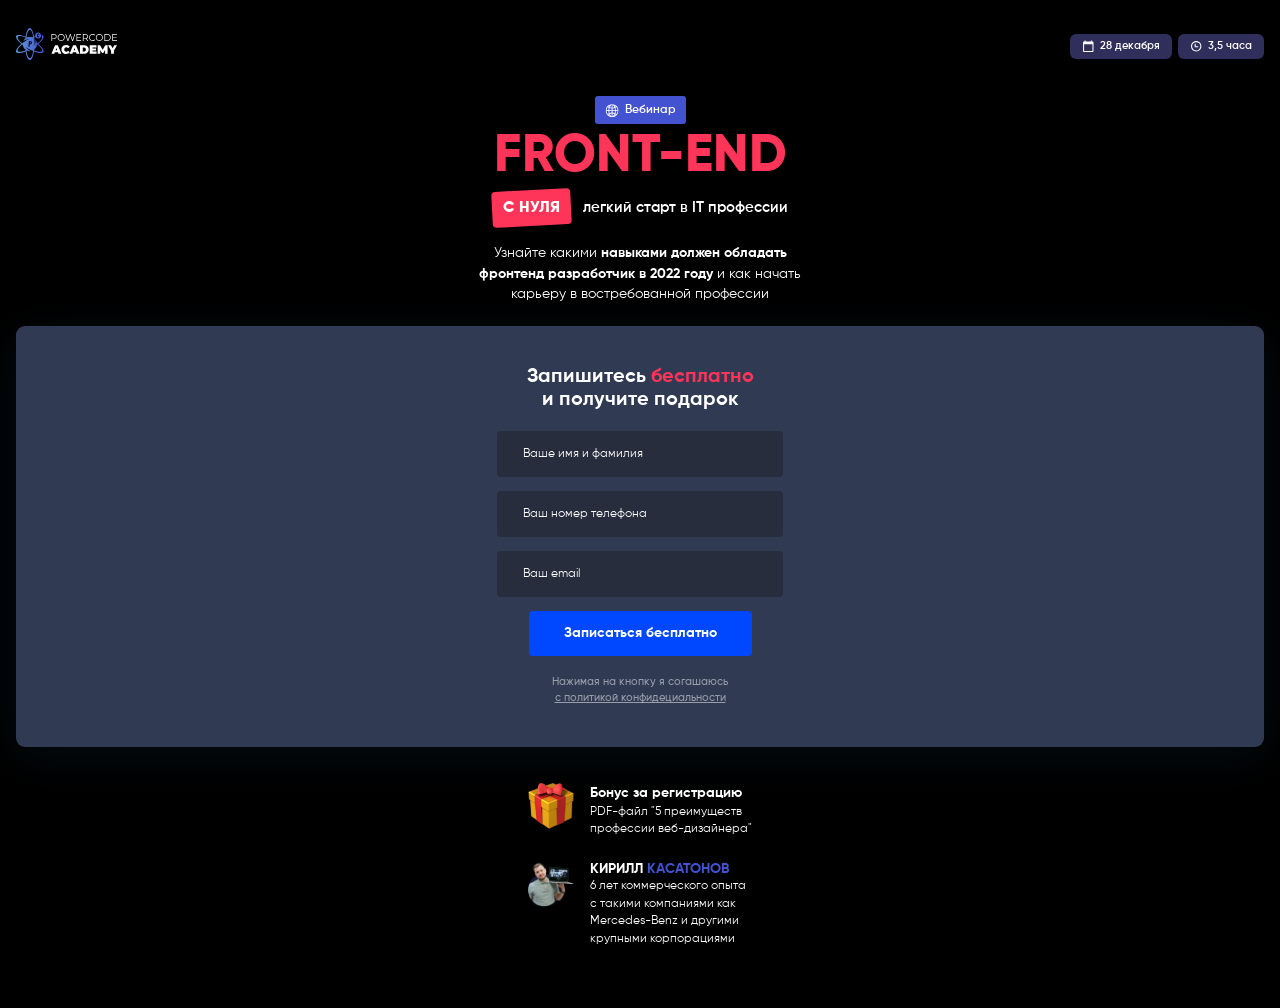
==== index.html @ cbf885fb "Add favicon and title" ====
<!DOCTYPE html>
<html lang="en" class="Page">
  <head>
    <meta charset="UTF-8" />
    <meta name="viewport" content="width=device-width, initial-scale=1.0" />
    <link rel="stylesheet" href="./style.css" />
    <link rel="icon" href="./images/favicon.svg">
    <title>PowerCode Academy</title>
  </head>
  <body class="Page__body">
    <header class="Header Page__header">
      <div class="Header__logo">
        <img src="./images/logo.svg" alt="logo" class="Header__logo-img" />
      </div>
      <div class="Header__info">
        <div class="Info-place">
          <img
            src="./images/icon_calendar.svg"
            alt="icon of calendar"
            class="Info-place__icon"
          />
          <span class="Info-place__text">28 декабря</span>
        </div>
        <div class="Info-place">
          <img
            src="./images/icon_clock.svg"
            alt="icon of clock"
            class="Info-place__icon"
          />
          <span class="Info-place__text">3,5 часа</span>
        </div>
      </div>
    </header>
    <main class="Page__main Main">
      <article class="Main__content Content">
        <div class="Content__kind">
          <img
            src="./images/icon_earth.svg"
            alt="icon of earth"
            class="Content__kind-logo"
          />
          <span class="Content__kind-text">Вебинар</span>
        </div>

        <h1 class="Content__title">front-end</h1>

        <div class="Content__subtitle">
          <div class="Box Content__Box">
            <p class="Box__title">с нуля</p>
          </div>
          <p class="Content__subtitle-text">легкий старт в IT профессии</p>
        </div>

        <p class="Content__text">
          Узнайте какими
          <strong
            >навыками должен обладать фронтенд разработчик в 2022 году</strong
          >
          и как начать карьеру в востребованной профессии
        </p>
      </article>
      <article class="Sign-up Main__sign-up">
        <h2 class="Sign-up__title">
          Запишитесь <span class="Sign-up__red">бесплатно</span><br />
          и получите подарок
        </h2>
        <form
          class="Sign-up__form Form"
          name="form"
          action="/"
          method="post"
          autocomplete="off"
        >
          <input
            autocomplete="off"
            type="text"
            name="name"
            class="Form__input Form__input-name"
            placeholder="Ваше имя и фамилия"
            required
          />
          <input
            autocomplete="off"
            type="tel"
            name="phone"
            class="Form__input Form__input-phone"
            placeholder="Ваш номер телефона"
            required
          />
          <input
            autocomplete="off"
            type="email"
            name="email"
            class="Form__input Form__input-email"
            placeholder="Ваш email"
            required
          />
          <button class="Form__button" type="submit">
            Записаться бесплатно
          </button>
        </form>
        <p class="Sign-up__privacy">
          Нажимая на кнопку я согашаюсь 
          <a href="#" class="Sign-up__privacy-link">
            с политикой конфидециальности
          </a>
        </p>
      </article>



      <article class="Bonus Main__bonus">
        <img src="./images/gift.png" alt="" class="Bonus__img">
        <div class="Bonus__info">
          <h3 class="Bonus__title">Бонус за регистрацию</h3>
          <p class="Bonus__text">
            PDF-файл "5 преимуществ профессии веб-дизайнера" 
          </p>
        </div>
      </article>




      <article class="About Main__about">
        <img src="./images/about.png" alt="" class="About__img">
        <div class="About__info">
          <h3 class="About__title">Кирилл <span class="About__title-blue">КАСАТОНОВ</span></h3>
          <p class="About__text">
            6 лет коммерческого опыта с такими  компаниями как Mercedes-Benz и другими крупными корпорациями
          </p>
        </div>
      </article>
    </main>
  </body>
</html>
---- style.css ----
* {
  box-sizing: border-box;
}

body,
h1,
h2,
h3,
p,
input,
button {
  margin: 0;
  padding: 0;
}

@font-face {
  font-family: "Gilroy";
  src: url("../fonts/Gilroy-Regular.ttf") format("truetype");
  font-style: normal;
  font-weight: 400;
}
@font-face {
  font-family: "Gilroy";
  src: url("../fonts/Gilroy-Medium.ttf") format("truetype");
  font-style: normal;
  font-weight: 500;
}
@font-face {
  font-family: "Gilroy";
  src: url("../fonts/Gilroy-SemiBold.ttf") format("truetype");
  font-style: normal;
  font-weight: 600;
}
@font-face {
  font-family: "Gilroy";
  src: url("../fonts/Gilroy-Bold.ttf") format("truetype");
  font-style: normal;
  font-weight: 700;
}
@font-face {
  font-family: "Gilroy";
  src: url("../fonts/Gilroy-ExtraBold.ttf") format("truetype");
  font-style: normal;
  font-weight: 800;
}
.Info-place {
  background-color: #302e5a;
  display: flex;
  align-items: center;
  gap: 5px;
  padding: 6px 12px;
  border-radius: 6px;
}
.Info-place__text {
  color: #fff;
  font-weight: 600;
  font-size: 11px;
  line-height: 76%;
}

.Header {
  display: flex;
  justify-content: space-between;
  align-items: center;
}
.Header__info {
  display: flex;
  gap: 6px;
}

.Page {
  font-family: "Gilroy", sans-serif;
  font-weight: 400;
  font-size: 12px;
}
.Page__body {
  background-color: #000;
  padding: 28px 16px 59px;
}
.Page__header {
  margin-bottom: 32px;
}

.Content {
  display: flex;
  flex-direction: column;
  justify-content: center;
  align-items: center;
}
.Content__kind {
  display: flex;
  gap: 5px;
  align-items: center;
  background-color: #4252d1;
  width: min-content;
  padding: 5px 10px;
  border-radius: 3px;
}
.Content__kind-text {
  font-weight: 600;
  line-height: 150%;
  color: #fff;
}
.Content__title {
  font-weight: 800;
  font-size: 53px;
  text-transform: uppercase;
  text-align: center;
  color: #ff3459;
}
.Content__subtitle {
  color: #fff;
  display: flex;
  gap: 12px;
  align-items: center;
  justify-content: center;
  margin-bottom: 17px;
}
.Content__subtitle-text {
  font-weight: 600;
  font-size: 15px;
}
.Content__text {
  font-size: 14px;
  line-height: 148%;
  text-align: center;
  color: #fff;
  margin-bottom: 21px;
}

.Main__content {
  max-width: 350px;
  margin: 0 auto;
}
.Main__bonus {
  margin: 0 auto 22px;
}
.Main__about {
  margin: 0 auto;
}
.Main__sign-up {
  margin-bottom: 36px;
}

.Box {
  background-color: #ff3459;
  width: max-content;
  padding: 8px 11px;
  border-radius: 4px;
  position: relative;
  transform: rotate(-3deg);
}
.Box__title {
  font-weight: 800;
  font-size: 16px;
  text-transform: uppercase;
  color: #fff;
  transform: rotate(3deg);
}

.Sign-up {
  box-shadow: 0 9px 45px 0 rgba(40, 127, 165, 0.1);
  background: #303a53;
  border-radius: 9px;
  padding: 40px 20px;
}
.Sign-up__title {
  font-weight: 700;
  font-size: 20px;
  line-height: 116%;
  text-align: center;
  color: #fff;
  margin-bottom: 18px;
}
.Sign-up__red {
  color: #ff3459;
}
.Sign-up__privacy {
  font-weight: 500;
  font-size: 11px;
  line-height: 149%;
  text-align: center;
  color: rgba(255, 255, 255, 0.5);
}
.Sign-up__privacy-link {
  display: block;
  color: inherit;
  text-decoration-skip-ink: none;
}

.Form {
  display: flex;
  flex-direction: column;
  gap: 14px;
  align-items: center;
}
.Form__input {
  border-radius: 4px;
  width: 100%;
  max-width: 286px;
  height: 46px;
  background-color: #272d3d;
  outline: none;
  border: none;
  font-family: inherit;
  color: #fff;
  font-size: 12px;
  padding: 12px 26px;
}
.Form__input::placeholder {
  color: #fff;
}
.Form__button {
  background-color: #0048ff;
  padding: 12px 35px;
  border-radius: 4px;
  border: none;
  font-family: inherit;
  font-weight: 700;
  font-size: 14px;
  line-height: 154%;
  text-align: center;
  color: #fff;
  margin-bottom: 18px;
}

.Bonus {
  display: flex;
  gap: 16px;
  max-width: 225px;
}
.Bonus__img {
  width: 46px;
  height: 46px;
}
.Bonus__info {
  display: flex;
  flex-direction: column;
}
.Bonus__title {
  font-weight: 700;
  font-size: 14px;
  line-height: 148%;
  color: #fff;
}
.Bonus__text {
  line-height: 148%;
  color: #fff;
}

.About {
  display: flex;
  gap: 16px;
  max-width: 225px;
}
.About__img {
  width: 46px;
  height: 46px;
}
.About__info {
  display: flex;
  flex-direction: column;
}
.About__title {
  font-weight: 700;
  font-size: 14px;
  line-height: 120%;
  text-transform: uppercase;
  color: #fff;
}
.About__title-blue {
  color: #4252d1;
}
.About__text {
  line-height: 148%;
  color: #fff;
}

/*# sourceMappingURL=style.css.map */
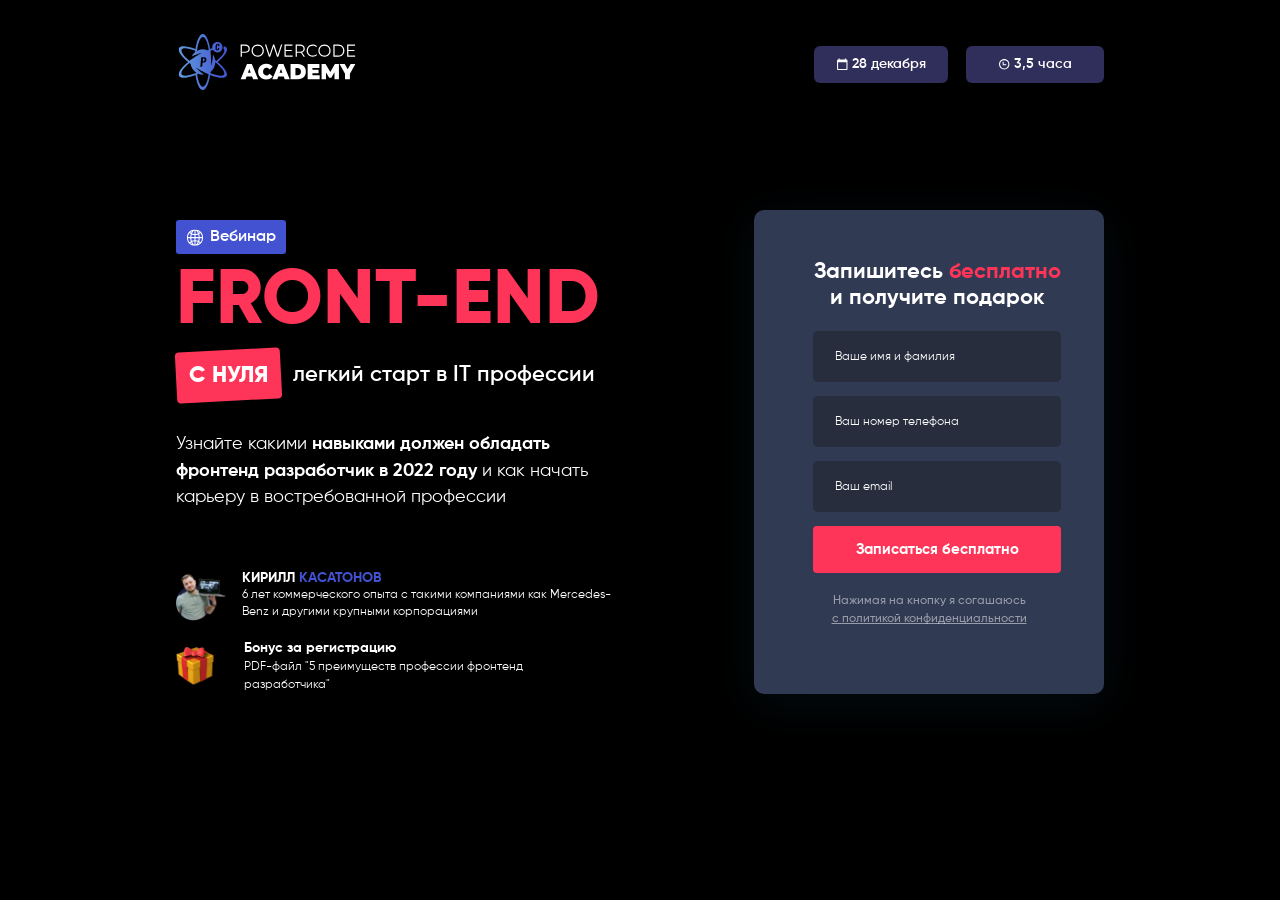
==== commit 668abfad: "mobile plus desktop" ====
--- a/index.html
+++ b/index.html
@@ -4,133 +4,176 @@
     <meta charset="UTF-8" />
     <meta name="viewport" content="width=device-width, initial-scale=1.0" />
     <link rel="stylesheet" href="./style.css" />
-    <link rel="icon" href="./images/favicon.svg">
+    <link rel="icon" href="./favicon.ico" />
     <title>PowerCode Academy</title>
   </head>
   <body class="Page__body">
-    <header class="Header Page__header">
-      <div class="Header__logo">
-        <img src="./images/logo.svg" alt="logo" class="Header__logo-img" />
+    
+    <div class="Page__container">
+      <div class="Icons Page__icons">
+
+        <div class="Icons__box Icons__box--html">
+          <svg class="Icons__HTML-dot" width="8" height="9" viewBox="0 0 8 9" fill="none" xmlns="http://www.w3.org/2000/svg">
+            <circle cx="4" cy="4.45471" r="4" fill="#F16529" />
+          </svg>
+          <img src="./images/icons/HTML5_logo.svg" alt="icon html" class="Icons__HTML-img">
+        </div>
+  
+  
+        <div class="Icons__box Icons__box--css">
+          <svg class="Icons__CSS-dot" width="6" height="7" viewBox="0 0 6 7" fill="none" xmlns="http://www.w3.org/2000/svg">
+            <circle cx="3" cy="3.45471" r="3" fill="#2965F1" />
+          </svg>
+          <img src="./images/icons/CSS3_logo.svg" alt="icon css" class="Icons__CSS-img">
+        </div>
+  
+  
+        <div class="Icons__box Icons__box--js">
+          <svg class="Icons__JS-dot" width="8" height="9" viewBox="0 0 8 9" fill="none" xmlns="http://www.w3.org/2000/svg">
+            <circle cx="4" cy="4.45471" r="4" fill="#F0BE25" />
+          </svg>
+          <img src="./images/icons/JS_logo.svg" alt="icon js" class="Icons__JS-img">
+        </div>
+  
+        <div class="Icons__box Icons__box--sub">
+          <svg class="Icons__SUB-dot" width="6" height="6" viewBox="0 0 6 6" fill="none" xmlns="http://www.w3.org/2000/svg">
+            <circle cx="3" cy="3" r="3" fill="#FF9800" />
+          </svg>
+          <img src="./images/icons/sublime_logo.svg" alt="icon sub" class="Icons__SUB">
+        </div>
+  
+        <div class="Icons__box Icons__box--vsc">
+          <svg class="Icons__VSC-dot" width="6" height="6" viewBox="0 0 6 6" fill="none" xmlns="http://www.w3.org/2000/svg">
+            <circle cx="3" cy="3" r="3" fill="#48AEF3" />
+          </svg>
+          <img src="./images/icons/VSCode_logo.svg" alt="icon vsc" class="Icons__VSC-img">
+        </div>
+        
+        
+        
+        
+        
       </div>
-      <div class="Header__info">
-        <div class="Info-place">
-          <img
-            src="./images/icon_calendar.svg"
-            alt="icon of calendar"
-            class="Info-place__icon"
-          />
-          <span class="Info-place__text">28 декабря</span>
+      <header class="Header Page__header">
+        <div class="Header__logo">
+          <img src="./images/logo.svg" alt="logo" class="Header__logo-img" />
         </div>
-        <div class="Info-place">
-          <img
-            src="./images/icon_clock.svg"
-            alt="icon of clock"
-            class="Info-place__icon"
-          />
-          <span class="Info-place__text">3,5 часа</span>
+        <div class="Header__info">
+          <div class="Info-place Info-place--cal">
+            <img
+              src="./images/icon_calendar.svg"
+              alt="icon of calendar"
+              class="Info-place__icon"
+            />
+            <span class="Info-place__text">28 декабря</span>
+          </div>
+          <div class="Info-place Info-place--clock">
+            <img
+              src="./images/icon_clock.svg"
+              alt="icon of clock"
+              class="Info-place__icon"
+            />
+            <span class="Info-place__text">3,5 часа</span>
+          </div>
         </div>
-      </div>
-    </header>
-    <main class="Page__main Main">
-      <article class="Main__content Content">
-        <div class="Content__kind">
-          <img
-            src="./images/icon_earth.svg"
-            alt="icon of earth"
-            class="Content__kind-logo"
-          />
-          <span class="Content__kind-text">Вебинар</span>
-        </div>
-
-        <h1 class="Content__title">front-end</h1>
-
-        <div class="Content__subtitle">
-          <div class="Box Content__Box">
-            <p class="Box__title">с нуля</p>
+      </header>
+      <main class="Page__main Main">
+        <article class="Main__content Content">
+          <div class="Content__kind">
+            <img
+              src="./images/icon_earth.svg"
+              alt="icon of earth"
+              class="Content__kind-logo"
+            />
+            <span class="Content__kind-text">Вебинар</span>
           </div>
-          <p class="Content__subtitle-text">легкий старт в IT профессии</p>
-        </div>
-
-        <p class="Content__text">
-          Узнайте какими
-          <strong
-            >навыками должен обладать фронтенд разработчик в 2022 году</strong
+          <h1 class="Content__title">front-end</h1>
+          <div class="Content__subtitle">
+            <div class="Box Content__Box">
+              <p class="Box__title">с нуля</p>
+            </div>
+            <p class="Content__subtitle-text">легкий старт в IT профессии</p>
+          </div>
+          <p class="Content__text">
+            Узнайте какими
+            <strong
+              >навыками должен обладать фронтенд разработчик в 2022 году</strong
+            >
+            и как начать карьеру в востребованной профессии
+          </p>
+        </article>
+        <article class="Sign-up Main__sign-up">
+          <h2 class="Sign-up__title">
+            Запишитесь <span class="Sign-up__red">бесплатно</span><br />
+            и получите подарок
+          </h2>
+          <form
+            class="Sign-up__form Form"
+            name="form"
+            action="/"
+            method="post"
+            autocomplete="off"
           >
-          и как начать карьеру в востребованной профессии
-        </p>
-      </article>
-      <article class="Sign-up Main__sign-up">
-        <h2 class="Sign-up__title">
-          Запишитесь <span class="Sign-up__red">бесплатно</span><br />
-          и получите подарок
-        </h2>
-        <form
-          class="Sign-up__form Form"
-          name="form"
-          action="/"
-          method="post"
-          autocomplete="off"
-        >
-          <input
-            autocomplete="off"
-            type="text"
-            name="name"
-            class="Form__input Form__input-name"
-            placeholder="Ваше имя и фамилия"
-            required
-          />
-          <input
-            autocomplete="off"
-            type="tel"
-            name="phone"
-            class="Form__input Form__input-phone"
-            placeholder="Ваш номер телефона"
-            required
-          />
-          <input
-            autocomplete="off"
-            type="email"
-            name="email"
-            class="Form__input Form__input-email"
-            placeholder="Ваш email"
-            required
-          />
-          <button class="Form__button" type="submit">
-            Записаться бесплатно
-          </button>
-        </form>
-        <p class="Sign-up__privacy">
-          Нажимая на кнопку я согашаюсь 
-          <a href="#" class="Sign-up__privacy-link">
-            с политикой конфидециальности
-          </a>
-        </p>
-      </article>
-
-
-
-      <article class="Bonus Main__bonus">
-        <img src="./images/gift.png" alt="" class="Bonus__img">
-        <div class="Bonus__info">
-          <h3 class="Bonus__title">Бонус за регистрацию</h3>
-          <p class="Bonus__text">
-            PDF-файл "5 преимуществ профессии веб-дизайнера" 
+            <input
+              autocomplete="off"
+              type="text"
+              name="name"
+              class="Form__input Form__input-name"
+              placeholder="Ваше имя и фамилия"
+              required
+            />
+            <input
+              autocomplete="off"
+              type="tel"
+              name="phone"
+              class="Form__input Form__input-phone"
+              placeholder="Ваш номер телефона"
+              required
+            />
+            <input
+              autocomplete="off"
+              type="email"
+              name="email"
+              class="Form__input Form__input-email"
+              placeholder="Ваш email"
+              required
+            />
+            <button class="Form__button" type="submit">
+              Записаться бесплатно
+            </button>
+          </form>
+          <p class="Sign-up__privacy">
+            Нажимая на кнопку я согашаюсь
+            <a href="#" class="Sign-up__privacy-link">
+              с политикой конфиденциальности
+            </a>
           </p>
-        </div>
-      </article>
-
-
-
-
-      <article class="About Main__about">
-        <img src="./images/about.png" alt="" class="About__img">
-        <div class="About__info">
-          <h3 class="About__title">Кирилл <span class="About__title-blue">КАСАТОНОВ</span></h3>
-          <p class="About__text">
-            6 лет коммерческого опыта с такими  компаниями как Mercedes-Benz и другими крупными корпорациями
-          </p>
-        </div>
-      </article>
-    </main>
+        </article>
+        <a href="#" class="Bonus Main__bonus">
+          <img src="./images/gift.png" alt="" class="Bonus__img" />
+          <div class="Bonus__info">
+            <h3 class="Bonus__title">Бонус за регистрацию</h3>
+            <p class="Bonus__text">
+              PDF-файл "5 преимуществ профессии фронтенд разработчика"
+            </p>
+          </div>
+        </a>
+        <a href="#" class="About Main__about">
+          <img src="./images/about.png" alt="" class="About__img" />
+          <div class="About__info">
+            <h3 class="About__title">
+              Кирилл <span class="About__title-blue">КАСАТОНОВ</span>
+            </h3>
+            <p class="About__text">
+              6 лет коммерческого опыта с такими компаниями как Mercedes-Benz и
+              другими крупными корпорациями
+            </p>
+          </div>
+        </a>
+      </main>
+    </div>
+    <footer class="Footer Page__footer">
+      <p class="Footer__text">front-end developer</p>
+    </footer>
   </body>
 </html>
--- a/style.css
+++ b/style.css
@@ -47,9 +47,24 @@
   background-color: #302e5a;
   display: flex;
   align-items: center;
-  gap: 5px;
+  gap: 3px;
+  border-radius: 6px;
+}
+.Info-place--cal {
+  padding: 6px;
+}
+@media (min-width: 768px) {
+  .Info-place--cal {
+    padding: 12px 22px;
+  }
+}
+.Info-place--clock {
   padding: 6px 12px;
-  border-radius: 6px;
+}
+@media (min-width: 768px) {
+  .Info-place--clock {
+    padding: 12px 32px;
+  }
 }
 .Info-place__text {
   color: #fff;
@@ -57,6 +72,11 @@
   font-size: 11px;
   line-height: 76%;
 }
+@media (min-width: 768px) {
+  .Info-place__text {
+    font-size: 14px;
+  }
+}
 
 .Header {
   display: flex;
@@ -66,6 +86,17 @@
 .Header__info {
   display: flex;
   gap: 6px;
+}
+@media (min-width: 1024px) {
+  .Header__info {
+    gap: 18px;
+  }
+}
+@media (min-width: 1024px) {
+  .Header__logo-img {
+    width: 182px;
+    height: 56px;
+  }
 }
 
 .Page {
@@ -75,10 +106,41 @@
 }
 .Page__body {
   background-color: #000;
-  padding: 28px 16px 59px;
 }
 .Page__header {
   margin-bottom: 32px;
+}
+@media (min-width: 1024px) {
+  .Page__header {
+    margin-bottom: 116px;
+  }
+}
+.Page__container {
+  position: relative;
+  padding: 28px 16px 59px;
+  max-width: 928px;
+  margin: 0 auto;
+}
+@media (min-width: 1024px) {
+  .Page__container {
+    padding: 34px 0 0;
+  }
+}
+.Page__icons {
+  display: none;
+  position: absolute;
+  right: -250px;
+  top: 230px;
+}
+@media (min-width: 1440px) {
+  .Page__icons {
+    display: block;
+  }
+}
+@media (min-width: 1024px) {
+  .Page__main {
+    margin-bottom: 27px;
+  }
 }
 
 .Content {
@@ -86,6 +148,11 @@
   flex-direction: column;
   justify-content: center;
   align-items: center;
+}
+@media (min-width: 768px) {
+  .Content {
+    align-items: start;
+  }
 }
 .Content__kind {
   display: flex;
@@ -96,10 +163,26 @@
   padding: 5px 10px;
   border-radius: 3px;
 }
+@media (min-width: 1024px) {
+  .Content__kind {
+    margin-top: 10px;
+  }
+}
+@media (min-width: 1024px) {
+  .Content__kind-logo {
+    width: 19px;
+    height: 19px;
+  }
+}
 .Content__kind-text {
   font-weight: 600;
   line-height: 150%;
   color: #fff;
+}
+@media (min-width: 1024px) {
+  .Content__kind-text {
+    font-size: 16px;
+  }
 }
 .Content__title {
   font-weight: 800;
@@ -108,6 +191,16 @@
   text-align: center;
   color: #ff3459;
 }
+@media (min-width: 768px) {
+  .Content__title {
+    font-size: 65px;
+  }
+}
+@media (min-width: 1024px) {
+  .Content__title {
+    font-size: 77px;
+  }
+}
 .Content__subtitle {
   color: #fff;
   display: flex;
@@ -116,9 +209,24 @@
   justify-content: center;
   margin-bottom: 17px;
 }
+@media (min-width: 1024px) {
+  .Content__subtitle {
+    margin-bottom: 30px;
+  }
+}
 .Content__subtitle-text {
   font-weight: 600;
   font-size: 15px;
+}
+@media (min-width: 768px) {
+  .Content__subtitle-text {
+    font-size: 18px;
+  }
+}
+@media (min-width: 1024px) {
+  .Content__subtitle-text {
+    font-size: 22px;
+  }
 }
 .Content__text {
   font-size: 14px;
@@ -127,19 +235,74 @@
   color: #fff;
   margin-bottom: 21px;
 }
-
+@media (min-width: 768px) {
+  .Content__text {
+    text-align: left;
+    font-size: 16px;
+  }
+}
+@media (min-width: 1024px) {
+  .Content__text {
+    font-size: 18px;
+    margin-bottom: 59px;
+  }
+}
+
+@media (min-width: 768px) {
+  .Main {
+    display: grid;
+    column-gap: 20px;
+    grid-template-columns: repeat(12, 1fr);
+  }
+}
 .Main__content {
   max-width: 350px;
   margin: 0 auto;
+  grid-column: 1/7;
+  grid-row: 1/2;
+  justify-content: start;
+}
+@media (min-width: 768px) {
+  .Main__content {
+    max-width: 100%;
+  }
 }
 .Main__bonus {
   margin: 0 auto 22px;
+  grid-column: 1/6;
+  grid-row: 3/4;
+}
+@media (min-width: 768px) {
+  .Main__bonus {
+    margin: 0;
+  }
 }
 .Main__about {
   margin: 0 auto;
+  grid-column: 1/7;
+  grid-row: 2/3;
+}
+@media (min-width: 768px) {
+  .Main__about {
+    margin: 0;
+  }
 }
 .Main__sign-up {
+  margin: 36px auto 0;
   margin-bottom: 36px;
+  grid-column: 7/-1;
+  grid-row: 1/4;
+  justify-self: end;
+}
+@media (min-width: 768px) {
+  .Main__sign-up {
+    margin: 0;
+  }
+}
+@media (min-width: 1024px) {
+  .Main__sign-up {
+    grid-column: 8/-1;
+  }
 }
 
 .Box {
@@ -150,12 +313,27 @@
   position: relative;
   transform: rotate(-3deg);
 }
+@media (min-width: 1024px) {
+  .Box {
+    padding: 11px 13px;
+  }
+}
 .Box__title {
   font-weight: 800;
   font-size: 16px;
   text-transform: uppercase;
   color: #fff;
   transform: rotate(3deg);
+}
+@media (min-width: 768px) {
+  .Box__title {
+    font-size: 20px;
+  }
+}
+@media (min-width: 1024px) {
+  .Box__title {
+    font-size: 23px;
+  }
 }
 
 .Sign-up {
@@ -163,6 +341,13 @@
   background: #303a53;
   border-radius: 9px;
   padding: 40px 20px;
+  max-width: 350px;
+}
+@media (min-width: 768px) {
+  .Sign-up {
+    padding: 50px 59px;
+    border-radius: 10px;
+  }
 }
 .Sign-up__title {
   font-weight: 700;
@@ -171,6 +356,13 @@
   text-align: center;
   color: #fff;
   margin-bottom: 18px;
+}
+@media (min-width: 1024px) {
+  .Sign-up__title {
+    width: 248px;
+    font-size: 22px;
+    margin-bottom: 20px;
+  }
 }
 .Sign-up__red {
   color: #ff3459;
@@ -182,6 +374,11 @@
   text-align: center;
   color: rgba(255, 255, 255, 0.5);
 }
+@media (min-width: 768px) {
+  .Sign-up__privacy {
+    font-size: 12px;
+  }
+}
 .Sign-up__privacy-link {
   display: block;
   color: inherit;
@@ -193,6 +390,11 @@
   flex-direction: column;
   gap: 14px;
   align-items: center;
+}
+@media (min-width: 1024px) {
+  .Form {
+    width: 248px;
+  }
 }
 .Form__input {
   border-radius: 4px;
@@ -206,6 +408,14 @@
   color: #fff;
   font-size: 12px;
   padding: 12px 26px;
+}
+@media (min-width: 768px) {
+  .Form__input {
+    width: 100%;
+    height: 51px;
+    border-radius: 5px;
+    padding: 13px 22px;
+  }
 }
 .Form__input::placeholder {
   color: #fff;
@@ -223,15 +433,38 @@
   color: #fff;
   margin-bottom: 18px;
 }
+@media (min-width: 768px) {
+  .Form__button {
+    background-color: #ff3459;
+    width: 100%;
+    max-width: 248px;
+    margin-bottom: 20px;
+    font-size: 15px;
+  }
+}
 
 .Bonus {
+  text-decoration: none;
   display: flex;
   gap: 16px;
   max-width: 225px;
+}
+@media (min-width: 768px) {
+  .Bonus {
+    max-width: 100%;
+    gap: 30px;
+    align-items: center;
+  }
 }
 .Bonus__img {
   width: 46px;
   height: 46px;
+}
+@media (min-width: 768px) {
+  .Bonus__img {
+    width: 38px;
+    height: 38px;
+  }
 }
 .Bonus__info {
   display: flex;
@@ -249,13 +482,31 @@
 }
 
 .About {
+  text-decoration: none;
   display: flex;
   gap: 16px;
   max-width: 225px;
+}
+@media (min-width: 768px) {
+  .About {
+    max-width: 100%;
+    align-items: center;
+  }
+}
+@media (min-width: 1024px) {
+  .About {
+    margin-bottom: 16px;
+  }
 }
 .About__img {
   width: 46px;
   height: 46px;
+}
+@media (min-width: 768px) {
+  .About__img {
+    width: 51px;
+    height: 49px;
+  }
 }
 .About__info {
   display: flex;
@@ -276,4 +527,77 @@
   color: #fff;
 }
 
+.Footer {
+  display: none;
+}
+@media (min-width: 1440px) {
+  .Footer {
+    display: block;
+  }
+}
+.Footer__text {
+  text-align: center;
+  color: transparent;
+  text-transform: uppercase;
+  font-weight: 800;
+  font-size: 8vw;
+  letter-spacing: 0.5vw;
+  -webkit-text-stroke-color: #fff;
+  -webkit-text-stroke-width: 2px;
+  opacity: 0.1;
+}
+
+.Icons {
+  width: 256px;
+  height: 474px;
+}
+.Icons__box {
+  position: absolute;
+}
+.Icons__box--html {
+  top: 36px;
+  right: 20px;
+}
+.Icons__box--css {
+  top: 140px;
+  right: 120px;
+}
+.Icons__box--js {
+  top: 200px;
+  right: 20px;
+}
+.Icons__box--sub {
+  top: 280px;
+  right: 140px;
+}
+.Icons__box--vsc {
+  top: 340px;
+  right: 50px;
+}
+.Icons__HTML-dot {
+  position: absolute;
+  top: 15px;
+  right: -5px;
+}
+.Icons__CSS-dot {
+  position: absolute;
+  top: -5px;
+  right: 10px;
+}
+.Icons__JS-dot {
+  position: absolute;
+  top: 17px;
+  right: -15px;
+}
+.Icons__SUB-dot {
+  position: absolute;
+  top: -15px;
+  right: 5px;
+}
+.Icons__VSC-dot {
+  position: absolute;
+  bottom: 17px;
+  right: -10px;
+}
+
 /*# sourceMappingURL=style.css.map */
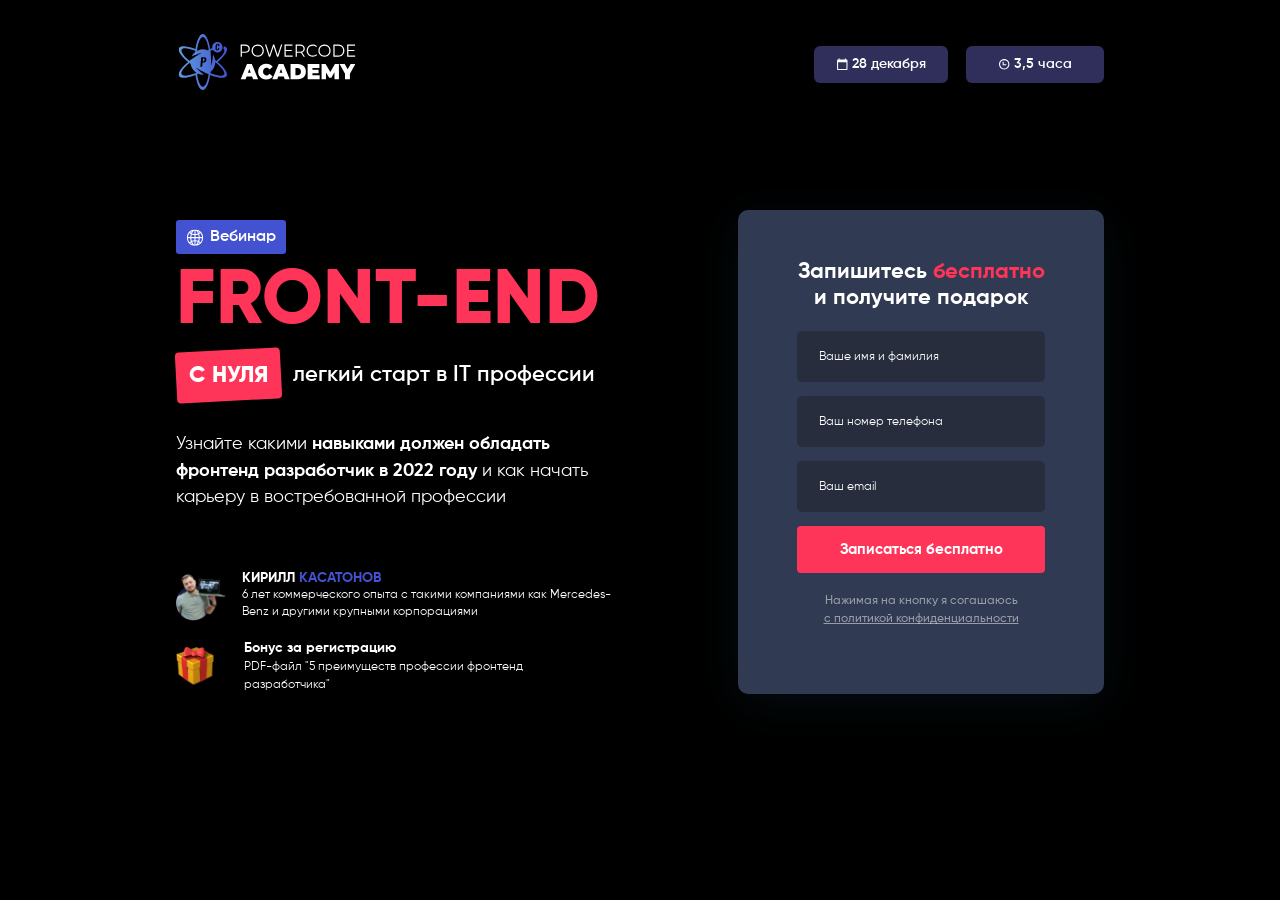
==== commit ff138c6a: "mobile plus desktop" ====
--- a/index.html
+++ b/index.html
@@ -4,7 +4,7 @@
     <meta charset="UTF-8" />
     <meta name="viewport" content="width=device-width, initial-scale=1.0" />
     <link rel="stylesheet" href="./style.css" />
-    <link rel="icon" href="./favicon.ico" />
+    <link rel="icon" href="favicon.ico" />
     <title>PowerCode Academy</title>
   </head>
   <body class="Page__body">
--- a/style.css
+++ b/style.css
@@ -185,6 +185,7 @@
   }
 }
 .Content__title {
+  white-space: nowrap;
   font-weight: 800;
   font-size: 53px;
   text-transform: uppercase;
@@ -345,6 +346,7 @@
 }
 @media (min-width: 768px) {
   .Sign-up {
+    max-width: 100%;
     padding: 50px 59px;
     border-radius: 10px;
   }
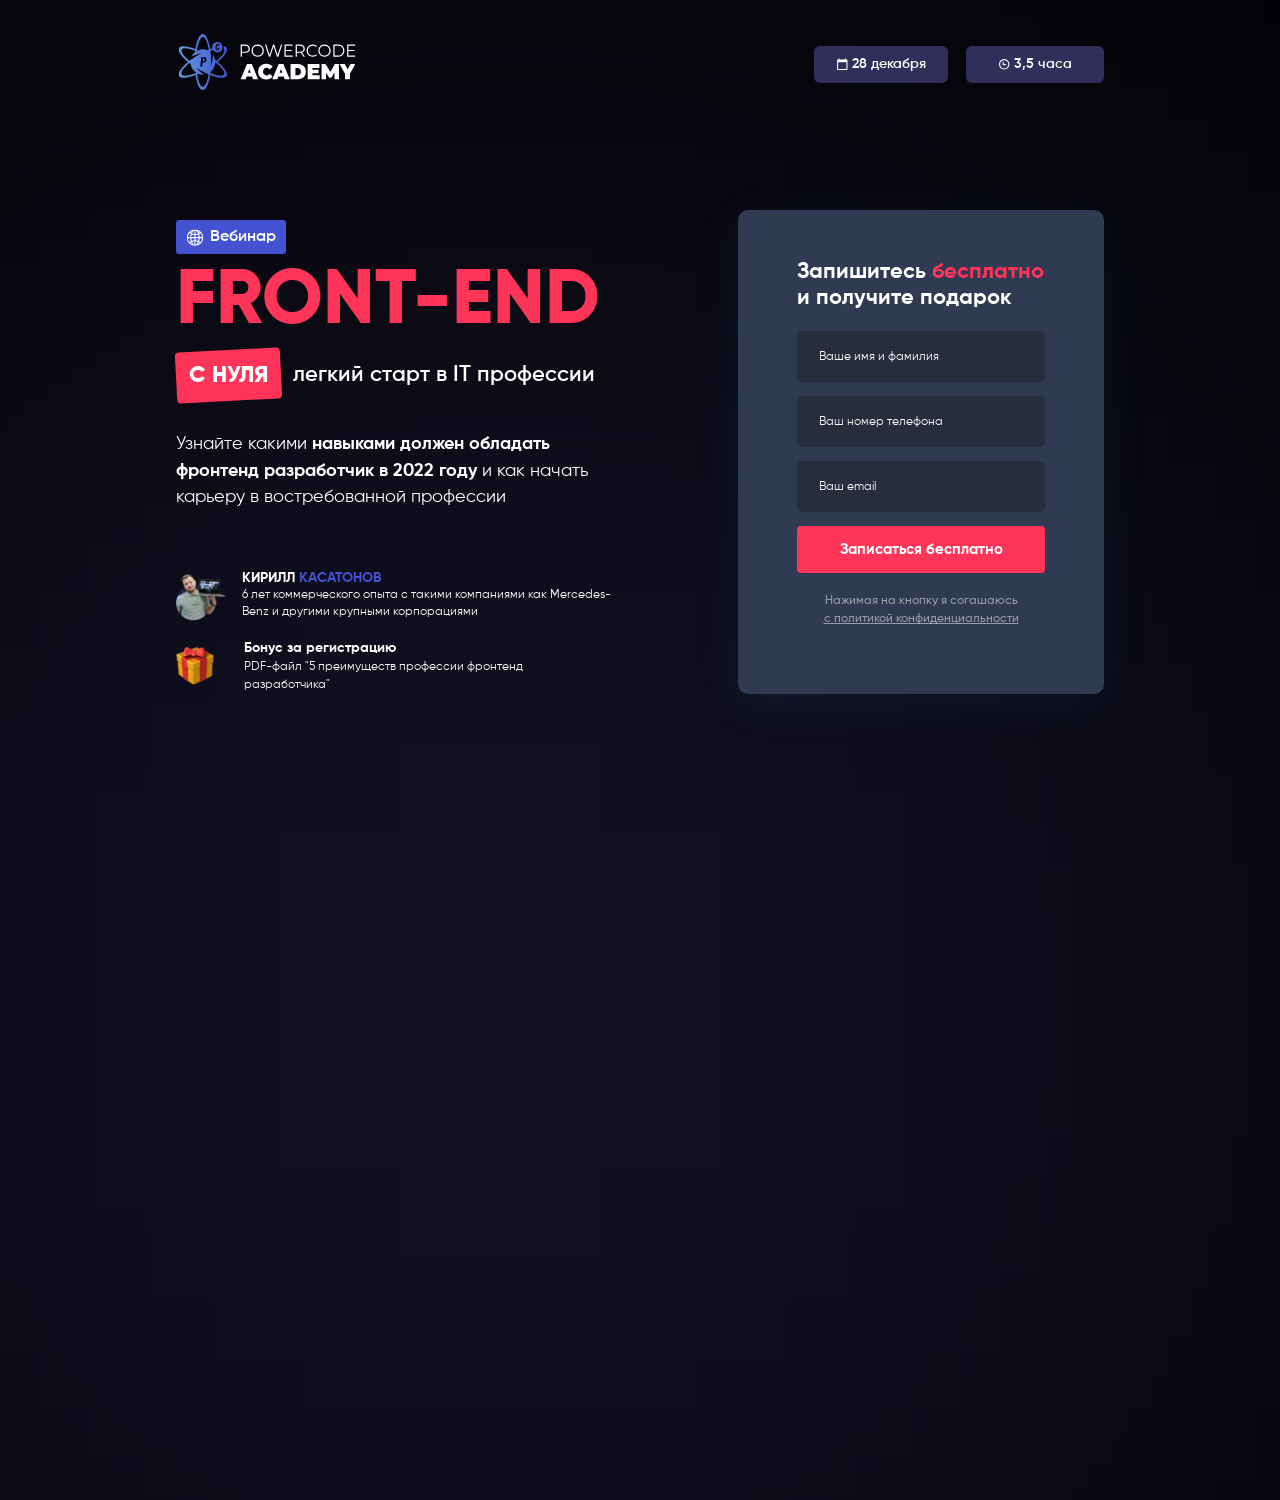
==== commit 1a01d4af: "mobile plus desktop" ====
--- a/index.html
+++ b/index.html
@@ -175,5 +175,7 @@
     <footer class="Footer Page__footer">
       <p class="Footer__text">front-end developer</p>
     </footer>
+    <div class="Page__blur-left"></div>
+    <div class="Page__blur-right"></div>
   </body>
 </html>
--- a/style.css
+++ b/style.css
@@ -107,6 +107,15 @@
 .Page__body {
   background-color: #000;
 }
+.Page__body::before {
+  content: "";
+  width: 1000px;
+  height: 1000px;
+  background-color: #332f65;
+  filter: blur(500px);
+  position: absolute;
+  bottom: -600px;
+}
 .Page__header {
   margin-bottom: 32px;
 }
@@ -359,9 +368,13 @@
   color: #fff;
   margin-bottom: 18px;
 }
-@media (min-width: 1024px) {
+@media (min-width: 768px) {
   .Sign-up__title {
-    width: 248px;
+    text-align: left;
+  }
+}
+@media (min-width: 1024px) {
+  .Sign-up__title {
     font-size: 22px;
     margin-bottom: 20px;
   }
@@ -439,7 +452,7 @@
   .Form__button {
     background-color: #ff3459;
     width: 100%;
-    max-width: 248px;
+    max-width: 250px;
     margin-bottom: 20px;
     font-size: 15px;
   }
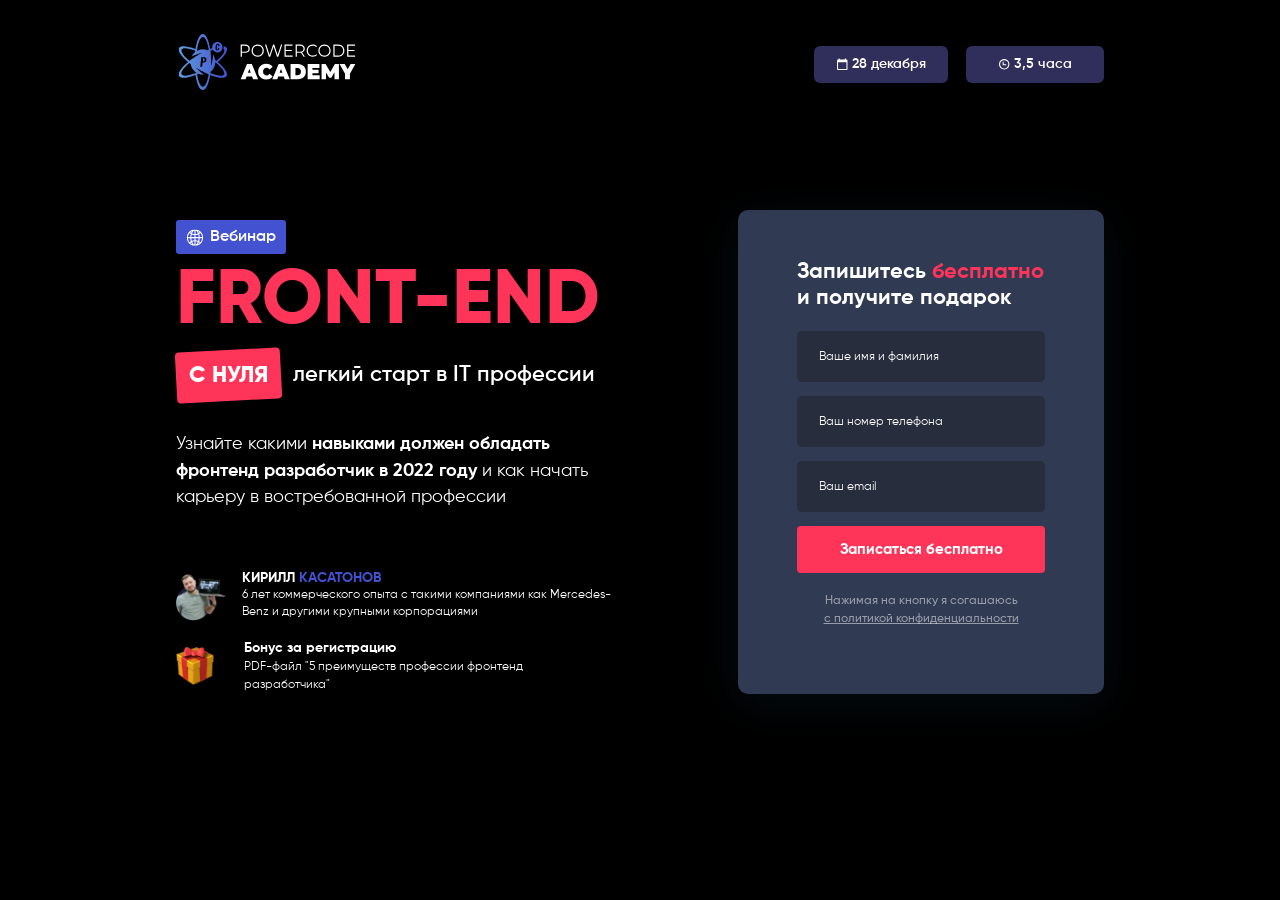
==== commit e92f178f: "fixed footer" ====
--- a/index.html
+++ b/index.html
@@ -175,7 +175,5 @@
     <footer class="Footer Page__footer">
       <p class="Footer__text">front-end developer</p>
     </footer>
-    <div class="Page__blur-left"></div>
-    <div class="Page__blur-right"></div>
   </body>
 </html>
--- a/style.css
+++ b/style.css
@@ -106,15 +106,10 @@
 }
 .Page__body {
   background-color: #000;
-}
-.Page__body::before {
-  content: "";
-  width: 1000px;
-  height: 1000px;
-  background-color: #332f65;
-  filter: blur(500px);
-  position: absolute;
-  bottom: -600px;
+  height: 100vh;
+  display: flex;
+  flex-direction: column;
+  justify-content: space-between;
 }
 .Page__header {
   margin-bottom: 32px;
@@ -556,7 +551,7 @@
   text-transform: uppercase;
   font-weight: 800;
   font-size: 8vw;
-  letter-spacing: 0.5vw;
+  letter-spacing: 8px;
   -webkit-text-stroke-color: #fff;
   -webkit-text-stroke-width: 2px;
   opacity: 0.1;
